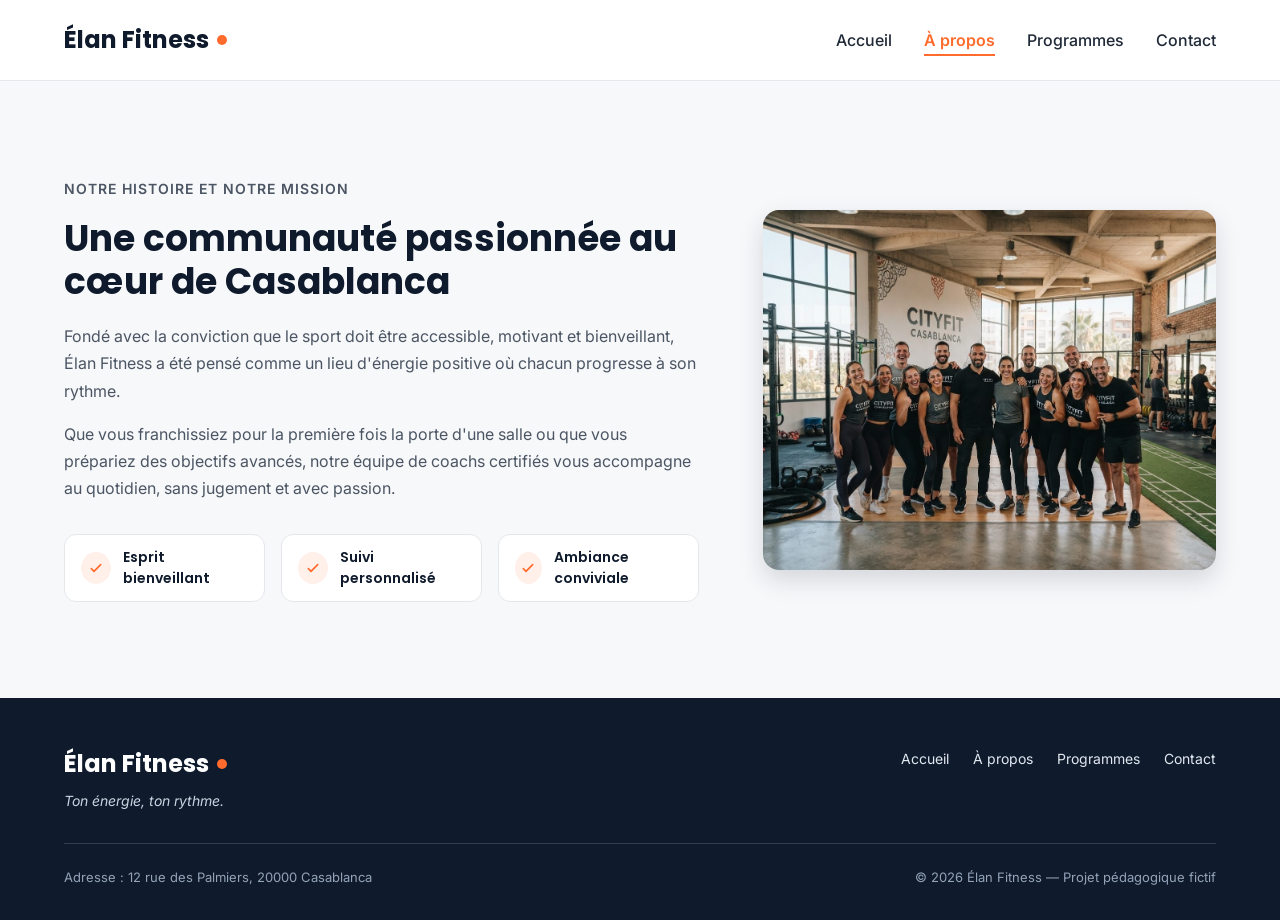
==== a_propos.html @ b089a9b2 "first commit" ====
<!DOCTYPE html>
<html lang=fr>
<head>
  <meta charset="UTF-8">
  <meta name="viewport" content="width=device-width, initial-scale=1">
  <meta name="description" content="Élan Fitness, salle de sport à Casablanca : musculation, yoga, cardio et boxe fitness avec des coachs diplômés. Réservez votre cours d'essai gratuit.">
  <title>Élan Fitness | Salle de sport à Casablanca</title>

  <link rel="preconnect" href="https://fonts.googleapis.com">
  <link rel="preconnect" href="https://fonts.gstatic.com" crossorigin>
  <link href="https://fonts.googleapis.com/css2?family=Inter:wght@400;500;600&family=Poppins:wght@600;700;800&display=swap" rel="stylesheet">

  <link rel="stylesheet" href="style.css">
</head>

<body>

  <header class="en-tete">
    <div class="conteneur en-tete-contenu">
      <a href="#accueil" class="logo">Élan Fitness</a>

      <nav aria-label="Navigation principale">
        <ul class="menu">
          <li><a href="accueil.html">Accueil</a></li>
          <li><a href="a_propos.html"class="lien-actif">À propos</a></li>
          <li><a href="programmes.html">Programmes</a></li>
          <li><a href="contact.html">Contact</a></li>
      </nav>
    </div>
  </header>
  <main>
    <section id="a-propos" class="section">
      <div class="conteneur apropos-contenu">

        <div class="apropos-texte">
          <p class="sur-titre">Notre histoire et notre mission</p>
          <h2>Une communauté passionnée au cœur de Casablanca</h2>
          <p>
            Fondé avec la conviction que le sport doit être accessible, motivant et bienveillant,
            Élan Fitness a été pensé comme un lieu d'énergie positive où chacun progresse à son rythme.
          </p>
          <p>
            Que vous franchissiez pour la première fois la porte d'une salle ou que vous prépariez des
            objectifs avancés, notre équipe de coachs certifiés vous accompagne au quotidien, sans
            jugement et avec passion.
          </p>

          <ul class="valeurs">
            <li class="valeur">
              <div class="icone icone-petite"><img src="img/icone-check.svg" alt=""></div>
              <span>Esprit bienveillant</span>
            </li>
            <li class="valeur">
              <div class="icone icone-petite"><img src="img/icone-check.svg" alt=""></div>
              <span>Suivi personnalisé</span>
            </li>
            <li class="valeur">
              <div class="icone icone-petite"><img src="img/icone-check.svg" alt=""></div>
              <span>Ambiance conviviale</span>
            </li>
          </ul>
        </div>

        <img class="apropos-image" src="img/equipe.jpg" alt="L'équipe de coachs d'Élan Fitness réunie dans la salle">

      </div>
    </section>

    

  </main>

  <footer class="pied-de-page">
    <div class="conteneur">

      <div class="pied-haut">
        <div>
          <p class="logo logo-clair">Élan Fitness</p>
          <p class="slogan">Ton énergie, ton rythme.</p>
        </div>

        <nav aria-label="Navigation du pied de page">
          <ul class="menu menu-pied">
            <li><a href="accueil.html">Accueil</a></li>
            <li><a href="a_propos.html">À propos</a></li>
            <li><a href="programmes.html">Programmes</a></li>
            <li><a href="contact.html">Contact</a></li>
          </ul>
        </nav>
      </div>

      <div class="pied-bas">
        <p>Adresse : 12 rue des Palmiers, 20000 Casablanca</p>
        <p>&copy; 2026 Élan Fitness — Projet pédagogique fictif</p>
      </div>

    </div>
  </footer>

</body>
</html>
---- style.css ----
* {
  box-sizing: border-box;
  margin: 0;
  padding: 0;
}

html {
  scroll-behavior: smooth;
}

body {
  font-family: 'Inter', Arial, sans-serif;
  font-size: 16px;
  line-height: 1.5;
  color: #1F2937;
  background-color: #F7F8FA;
}

h1, h2, h3, h4 {
  font-family: 'Poppins', Arial, sans-serif;
  color: #0F1B2D;
}

a {
  color: inherit;
  text-decoration: none;
}

ul {
  list-style: none;
}

img {
  display: block;
  max-width: 100%;
}

a:focus-visible,
button:focus-visible {
  outline: 3px solid #FF6B2C;
  outline-offset: 2px;
}

.conteneur {
  width: 100%;
  max-width: 1200px;
  margin: 0 auto;
  padding: 0 24px;
}

.section {
  padding: 96px 0;
}

.section-blanche {
  background-color: #FFFFFF;
  border-top: 1px solid #E5E7EB;
  border-bottom: 1px solid #E5E7EB;
}

.section-titre {
  max-width: 640px;
  margin: 0 auto 64px;
  text-align: center;
}

.section-titre h2 {
  font-size: 32px;
  margin-bottom: 16px;
}

.section-titre h3 {
  font-size: 26px;
  margin-bottom: 12px;
}

.section-titre p {
  color: #4B5563;
}

.sur-titre {
  font-size: 14px;
  font-weight: 600;
  color: #FF6B2C;
  text-transform: uppercase;
  letter-spacing: 1px;
  margin-bottom: 12px;
}

.bouton {
  display: inline-block;
  padding: 14px 28px;
  border-radius: 8px;
  font-size: 16px;
  font-weight: 600;
  text-align: center;
  cursor: pointer;
}

.bouton-principal {
  background-color: #FF6B2C;
  border: 1px solid #FF6B2C;
  color: #FFFFFF;
}

.bouton-principal:hover {
  background-color: #F05817;
}

.bouton-secondaire {
  background-color: #FFFFFF;
  border: 1px solid #0F1B2D;
  color: #0F1B2D;
}

.bouton-secondaire:hover {
  background-color: #F3F4F6;
}

.cartes {
  display: flex;
  gap: 24px;
}

.carte {
  flex: 1;
  background-color: #FFFFFF;
  border: 1px solid #E5E7EB;
  border-radius: 12px;
  box-shadow: 0 1px 3px rgba(15, 27, 45, 0.08);
}

.icone {
  width: 48px;
  height: 48px;
  background-color: #FFF0EA;
  border-radius: 8px;
  display: flex;
  align-items: center;
  justify-content: center;
}

.icone img {
  width: 24px;
  height: 24px;
}

.icone-petite {
  width: 32px;
  height: 32px;
  border-radius: 50%;
}

.icone-petite img {
  width: 16px;
  height: 16px;
}

.en-tete {
  position: sticky;
  top: 0;
  z-index: 10;
  background-color: #FFFFFF;
  border-bottom: 1px solid #E5E7EB;
}

.en-tete-contenu {
  height: 80px;
  display: flex;
  align-items: center;
  justify-content: space-between;
}

.logo {
  display: flex;
  align-items: center;
  font-family: 'Poppins', Arial, sans-serif;
  font-size: 24px;
  font-weight: 700;
  color: #0F1B2D;
}

.logo::after {
  content: "";
  width: 10px;
  height: 10px;
  margin-left: 8px;
  background-color: #FF6B2C;
  border-radius: 50%;
}

.menu {
  display: flex;
  gap: 32px;
}

.menu a {
  font-weight: 500;
  padding-bottom: 4px;
  border-bottom: 2px solid transparent;
}

.menu a:hover {
  color: #FF6B2C;
}

.menu .lien-actif {
  color: #FF6B2C;
  font-weight: 600;
  border-bottom-color: #FF6B2C;
}

.hero {
  padding: 64px 0 96px;
}

.hero-contenu {
  display: flex;
  align-items: center;
  gap: 32px;
}

.hero-texte {
  flex: 7;
}

.hero-texte h1 {
  font-size: 48px;
  font-weight: 800;
  line-height: 1.2;
  margin-bottom: 24px;
}

.hero-description {
  max-width: 520px;
  font-size: 18px;
  line-height: 1.6;
  color: #4B5563;
  margin-bottom: 32px;
}

.boutons {
  display: flex;
  flex-wrap: wrap;
  gap: 16px;
}

.hero-image {
  flex: 5;
  min-width: 0;
  height: 400px;
  object-fit: cover;
  border-radius: 16px;
  border: 1px solid #E5E7EB;
  box-shadow: 0 10px 25px rgba(15, 27, 45, 0.15);
}

.chiffres {
  display: flex;
  margin-top: 64px;
  padding: 32px;
  background-color: #FFFFFF;
  border: 1px solid #E5E7EB;
  border-radius: 12px;
  box-shadow: 0 1px 3px rgba(15, 27, 45, 0.08);
}

.chiffre {
  flex: 1;
  text-align: center;
  font-weight: 500;
  color: #0F1B2D;
}

.chiffre + .chiffre {
  border-left: 1px solid #E5E7EB;
}

.chiffre-nombre {
  font-family: 'Poppins', Arial, sans-serif;
  font-size: 36px;
  font-weight: 800;
  color: #FF6B2C;
}

.carte-avantage {
  padding: 24px;
  background-color: #F7F8FA;
  box-shadow: none;
}

.carte-avantage .icone {
  margin-bottom: 20px;
}

.carte-avantage h3 {
  font-size: 20px;
  margin-bottom: 8px;
}

.carte-avantage p {
  color: #4B5563;
  line-height: 1.6;
}

.apropos-contenu {
  display: flex;
  align-items: center;
  gap: 64px;
}

.apropos-texte {
  flex: 7;
}

.apropos-texte h2 {
  font-size: 36px;
  line-height: 1.2;
  margin-bottom: 20px;
}

.apropos-texte p {
  color: #4B5563;
  line-height: 1.7;
  margin-bottom: 16px;
}

.valeurs {
  display: flex;
  gap: 16px;
  margin-top: 32px;
}

.valeur {
  flex: 1;
  display: flex;
  align-items: center;
  gap: 12px;
  padding: 12px 16px;
  background-color: #FFFFFF;
  border: 1px solid #E5E7EB;
  border-radius: 12px;
  font-family: 'Poppins', Arial, sans-serif;
  font-size: 14px;
  font-weight: 600;
  color: #0F1B2D;
}

.apropos-image {
  flex: 5;
  min-width: 0;
  height: 360px;
  object-fit: cover;
  border-radius: 16px;
  box-shadow: 0 10px 25px rgba(15, 27, 45, 0.15);
}

.carte-programme {
  display: flex;
  flex-direction: column;
  overflow: hidden;
}

.carte-programme > img {
  width: 100%;
  height: 200px;
  object-fit: cover;
}

.programme-corps {
  flex: 1;
  display: flex;
  flex-direction: column;
  padding: 20px;
}

.programme-corps h3 {
  font-size: 20px;
  margin-bottom: 8px;
}

.programme-corps p {
  font-size: 15px;
  color: #4B5563;
}

.etiquette {
  align-self: flex-start;
  padding: 4px 10px;
  margin-bottom: 12px;
  border-radius: 6px;
  font-size: 12px;
  font-weight: 600;
}

.etiquette-orange {
  background-color: #FFEDE5;
  color: #C2410C;
}

.etiquette-bleue {
  background-color: #DBEAFE;
  color: #1D4ED8;
}

.etiquette-verte {
  background-color: #D1FAE5;
  color: #047857;
}

.programme-corps .duree {
  display: flex;
  align-items: center;
  gap: 8px;
  margin-top: auto;
  padding-top: 16px;
  border-top: 1px solid #E5E7EB;
  font-size: 13px;
  font-weight: 600;
  color: #0F1B2D;
}

.programme-corps h3 + p {
  margin-bottom: 16px;
}

.duree img {
  width: 16px;
  height: 16px;
}

.formules {
  margin-top: 96px;
}

.formule {
  position: relative;
  display: flex;
  flex-direction: column;
  padding: 28px;
}

.formule h4 {
  font-size: 20px;
}

.prix {
  margin: 8px 0 16px;
  font-family: 'Poppins', Arial, sans-serif;
  font-size: 30px;
  font-weight: 800;
  color: #FF6B2C;
}

.prix span {
  font-family: 'Inter', Arial, sans-serif;
  font-size: 16px;
  font-weight: 500;
  color: #4B5563;
}

.prix-note {
  margin: -8px 0 16px;
  font-size: 13px;
  color: #4B5563;
}

.formule-liste {
  flex: 1;
  margin-bottom: 24px;
}

.formule-liste li {
  padding-left: 28px;
  margin-bottom: 12px;
  font-size: 15px;
  background-image: url('img/icone-check.svg');
  background-repeat: no-repeat;
  background-position: left center;
  background-size: 16px;
}

.formule .bouton {
  display: block;
}

.formule-populaire {
  border: 2px solid #FF6B2C;
  box-shadow: 0 10px 25px rgba(255, 107, 44, 0.2);
}

.badge-populaire {
  position: absolute;
  top: -14px;
  left: 50%;
  transform: translateX(-50%);
  padding: 4px 14px;
  background-color: #FF6B2C;
  border-radius: 999px;
  font-size: 12px;
  font-weight: 700;
  text-transform: uppercase;
  color: #FFFFFF;
}

.pied-de-page {
  padding: 48px 0 32px;
  background-color: #0F1B2D;
  color: #FFFFFF;
}

.pied-haut {
  display: flex;
  justify-content: space-between;
  align-items: flex-start;
  padding-bottom: 32px;
  border-bottom: 1px solid rgba(255, 255, 255, 0.15);
}

.logo-clair {
  color: #FFFFFF;
}

.slogan {
  margin-top: 8px;
  font-size: 14px;
  font-style: italic;
  color: #CBD5E1;
}

.menu-pied {
  gap: 24px;
}

.menu-pied a {
  font-size: 14px;
  font-weight: 400;
  color: #E2E8F0;
}

.pied-bas {
  display: flex;
  justify-content: space-between;
  margin-top: 24px;
  font-size: 13px;
  color: #94A3B8;
}
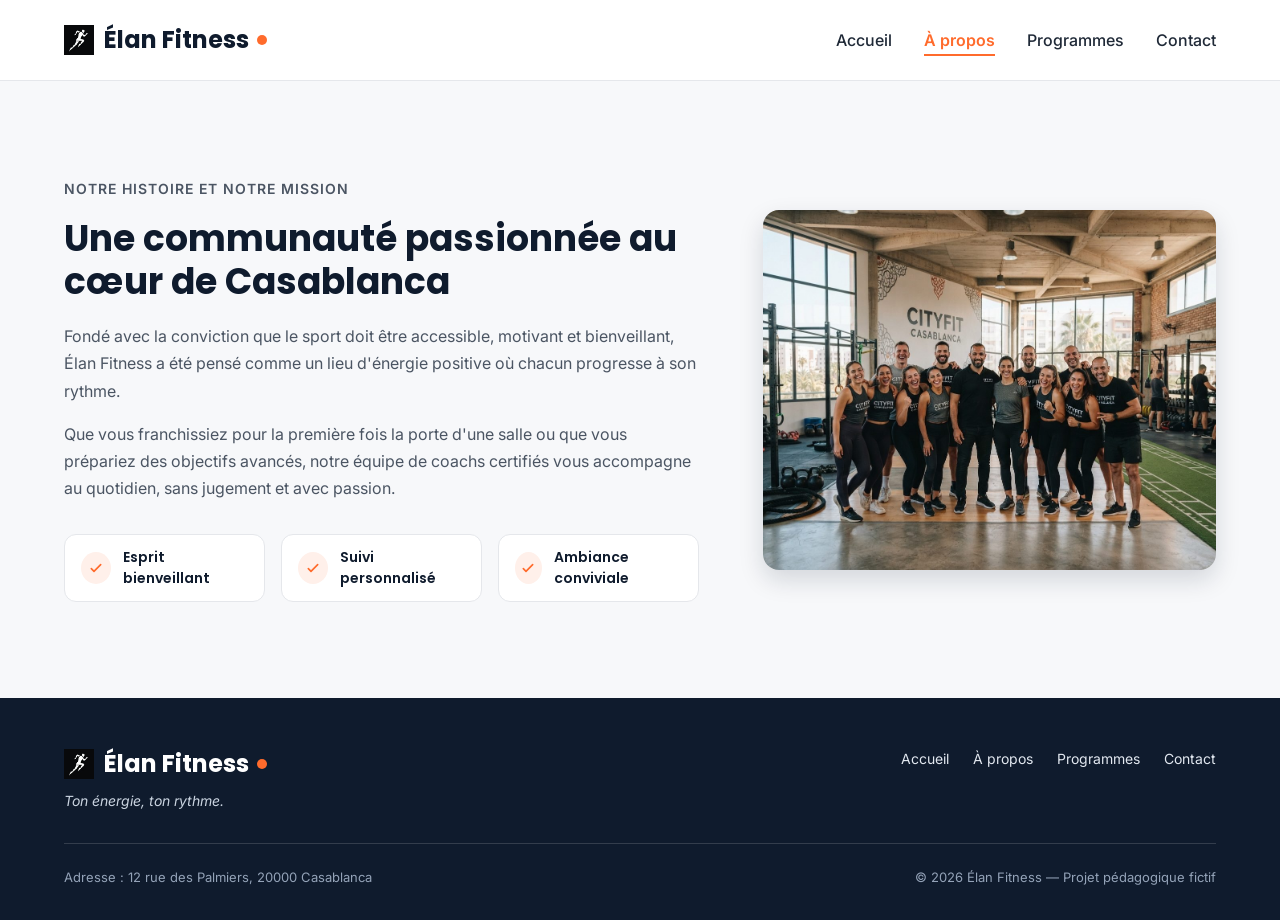
==== commit 4c89b487: "Added logos in high and bottom for each page and designed texture of Commentaire and get sorted all " ====
--- a/a_propos.html
+++ b/a_propos.html
@@ -17,7 +17,11 @@
 
   <header class="en-tete">
     <div class="conteneur en-tete-contenu">
-      <a href="#accueil" class="logo">Élan Fitness</a>
+      <div class="logo-div">
+        <a href="accueil.html" class="logo">
+          <img src="img/run_logo.jpg" alt="Menu" class="menu-icone" id="menu-icone" style="width:30px;height:30px;">
+          Élan Fitness</a>
+      </div>
 
       <nav aria-label="Navigation principale">
         <ul class="menu">
@@ -70,12 +74,16 @@
 
   </main>
 
-  <footer class="pied-de-page">
+<footer class="pied-de-page">
     <div class="conteneur">
 
       <div class="pied-haut">
         <div>
-          <p class="logo logo-clair">Élan Fitness</p>
+          <div class="logo-div">
+            <a href="#" class="logo logo-footer">
+              <img src="img/run_logo.jpg" alt="Menu" class="menu-icone" id="menu-icone" style="width:30px;height:30px;">
+              Élan Fitness</a>
+          </div>
           <p class="slogan">Ton énergie, ton rythme.</p>
         </div>
 
--- a/style.css
+++ b/style.css
@@ -170,7 +170,14 @@
   align-items: center;
   justify-content: space-between;
 }
-
+.logo-div{
+  display: flex;
+  justify-content: space-between;
+  gap: 10px
+}
+.menu-icone{
+  margin-right: 10px;
+}
 .logo {
   display: flex;
   align-items: center;
@@ -180,6 +187,9 @@
   color: #0F1B2D;
 }
 
+.logo-footer{
+  color : white;
+}
 .logo::after {
   content: "";
   width: 10px;
@@ -545,3 +555,6 @@
   font-size: 13px;
   color: #94A3B8;
 }
+.formulaire input,label{
+  display: block;
+}
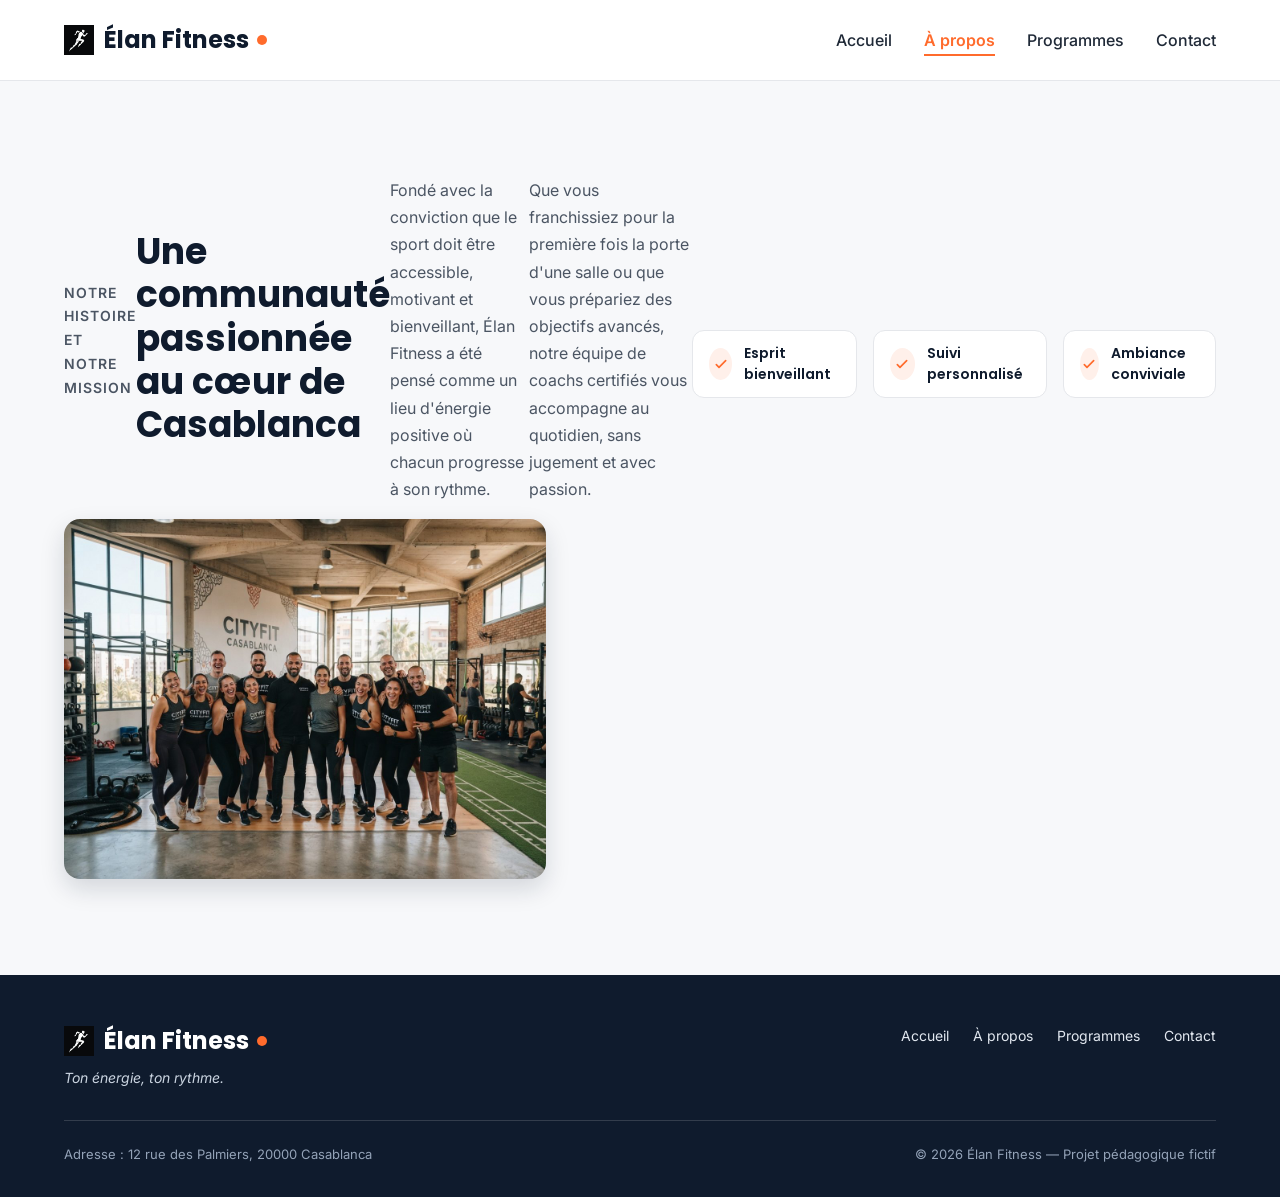
==== commit 67159574: "Last update :/ add button and update design in contact page/and add parameters in css to modify cont" ====
--- a/a_propos.html
+++ b/a_propos.html
@@ -33,7 +33,7 @@
     </div>
   </header>
   <main>
-    <section id="a-propos" class="section">
+    <section id="a_propos" class="section">
       <div class="conteneur apropos-contenu">
 
         <div class="apropos-texte">
--- a/style.css
+++ b/style.css
@@ -314,13 +314,15 @@
 }
 
 .apropos-contenu {
-  display: flex;
   align-items: center;
   gap: 64px;
 }
 
 .apropos-texte {
-  flex: 7;
+  display: flex;
+  align-items: center;
+  justify-content: center;
+  border-radius: 15px;
 }
 
 .apropos-texte h2 {
@@ -555,6 +557,21 @@
   font-size: 13px;
   color: #94A3B8;
 }
+.form{
+  background-color: #FF6B2C;
+  border-radius: 20px;
+  padding: 20px;
+  box-shadow: 5px 10px 8px 0 rgba(0, 0, 0, 0.2);
+}
 .formulaire input,label{
   display: block;
-}+}
+
+.pic_support{
+  margin-left: 56px;
+  height: 450px;
+  width: 420px;
+  box-shadow: 5px 10px 8px 0 rgba(0, 0, 0, 0.2);
+}
+
+
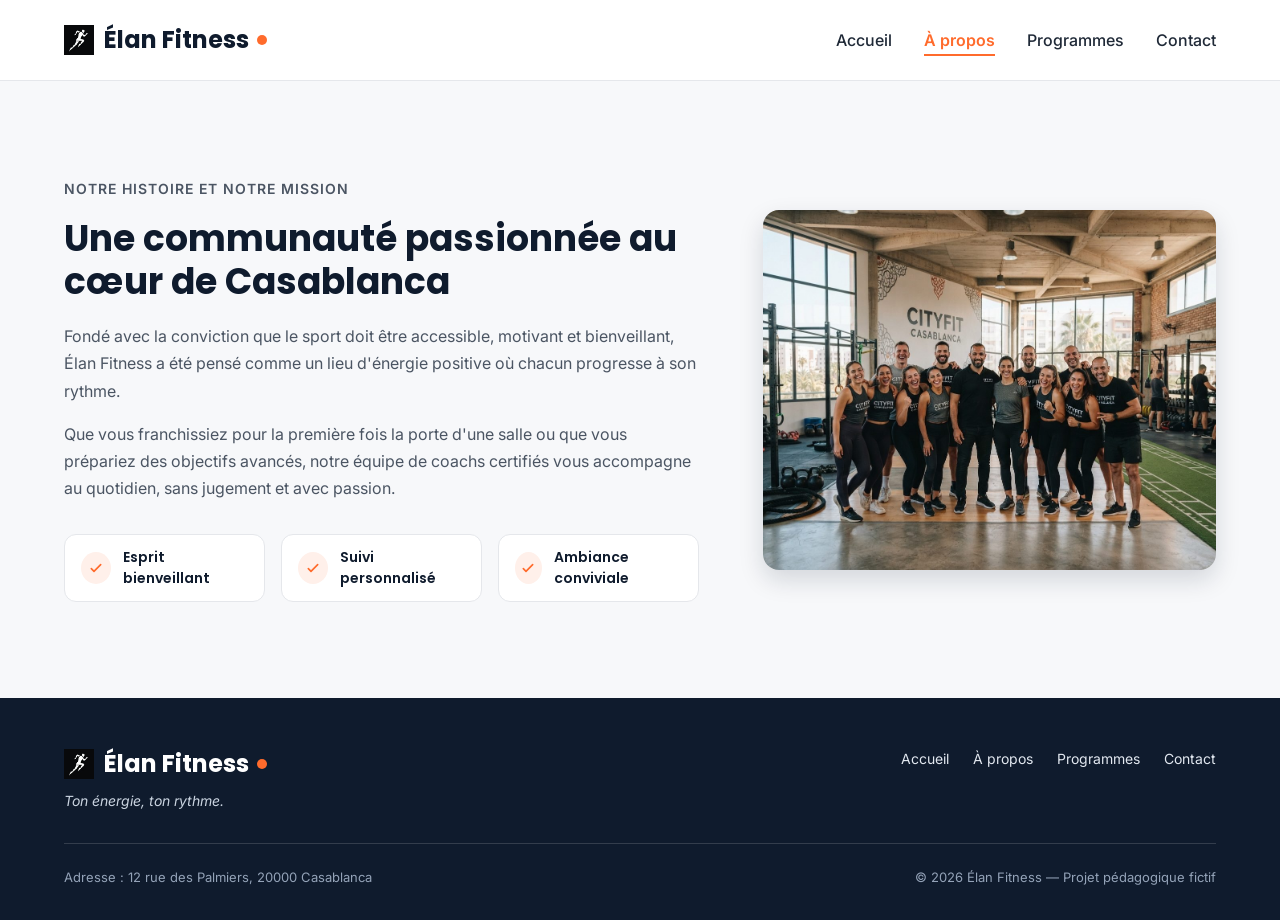
==== commit ef63ae4a: "correct page a propose" ====
--- a/a_propos.html
+++ b/a_propos.html
@@ -106,4 +106,4 @@
   </footer>
 
 </body>
-</html>
+</html>
--- a/style.css
+++ b/style.css
@@ -314,16 +314,15 @@
 }
 
 .apropos-contenu {
+  display: flex;
   align-items: center;
   gap: 64px;
 }
 
 .apropos-texte {
-  display: flex;
-  align-items: center;
-  justify-content: center;
-  border-radius: 15px;
-}
+  flex: 7;
+}
+
 
 .apropos-texte h2 {
   font-size: 36px;
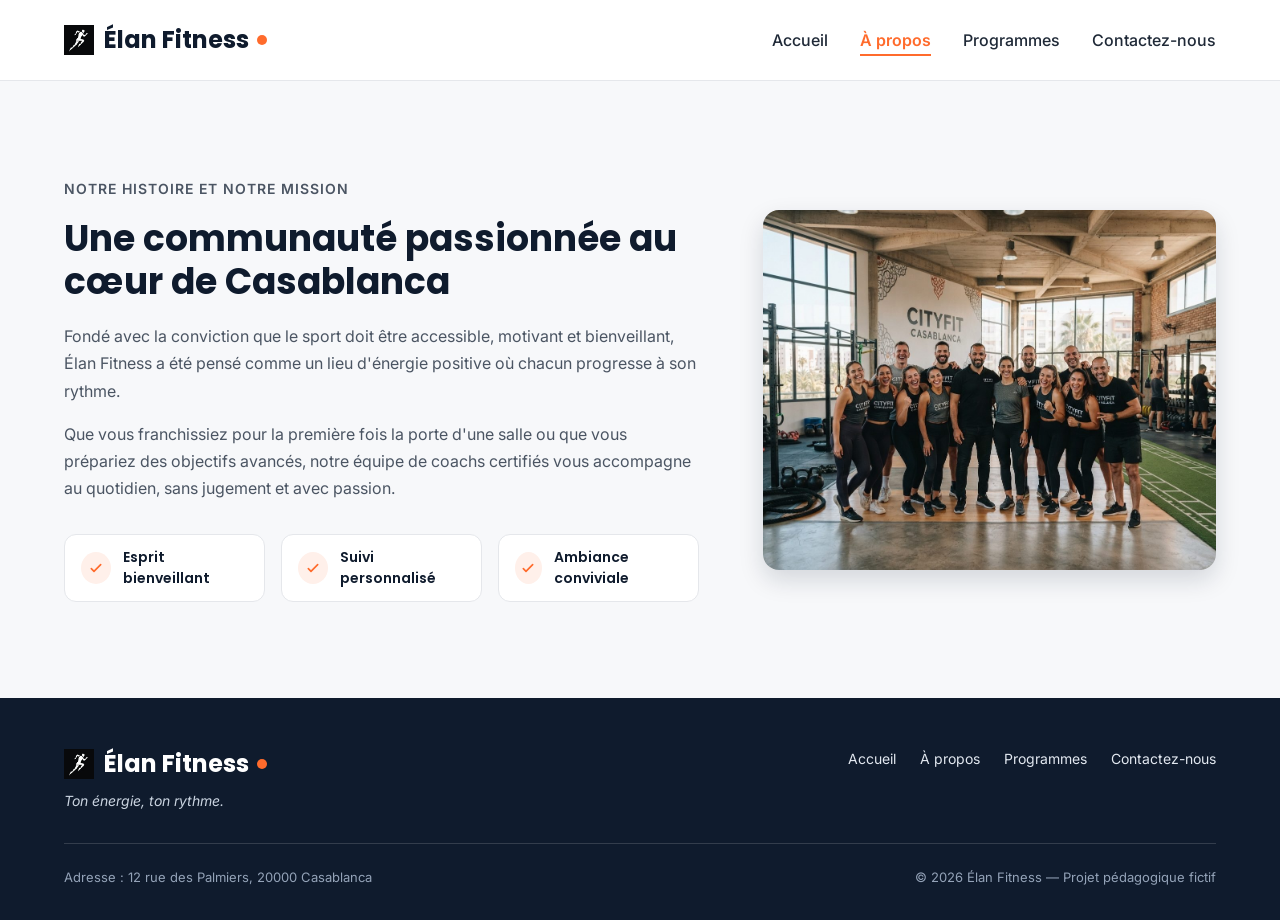
==== commit 730cdd3b: "last update" ====
--- a/a_propos.html
+++ b/a_propos.html
@@ -18,17 +18,17 @@
   <header class="en-tete">
     <div class="conteneur en-tete-contenu">
       <div class="logo-div">
-        <a href="accueil.html" class="logo">
+        <a href="index.html" class="logo">
           <img src="img/run_logo.jpg" alt="Menu" class="menu-icone" id="menu-icone" style="width:30px;height:30px;">
           Élan Fitness</a>
       </div>
 
       <nav aria-label="Navigation principale">
         <ul class="menu">
-          <li><a href="accueil.html">Accueil</a></li>
+          <li><a href="index.html">Accueil</a></li>
           <li><a href="a_propos.html"class="lien-actif">À propos</a></li>
           <li><a href="programmes.html">Programmes</a></li>
-          <li><a href="contact.html">Contact</a></li>
+          <li><a href="contact.html">Contactez-nous</a></li>
       </nav>
     </div>
   </header>
@@ -89,10 +89,10 @@
 
         <nav aria-label="Navigation du pied de page">
           <ul class="menu menu-pied">
-            <li><a href="accueil.html">Accueil</a></li>
+            <li><a href="index.html">Accueil</a></li>
             <li><a href="a_propos.html">À propos</a></li>
             <li><a href="programmes.html">Programmes</a></li>
-            <li><a href="contact.html">Contact</a></li>
+            <li><a href="contact.html">Contactez-nous</a></li>
           </ul>
         </nav>
       </div>
--- a/style.css
+++ b/style.css
@@ -571,6 +571,4 @@
   height: 450px;
   width: 420px;
   box-shadow: 5px 10px 8px 0 rgba(0, 0, 0, 0.2);
-}
-
-
+}
